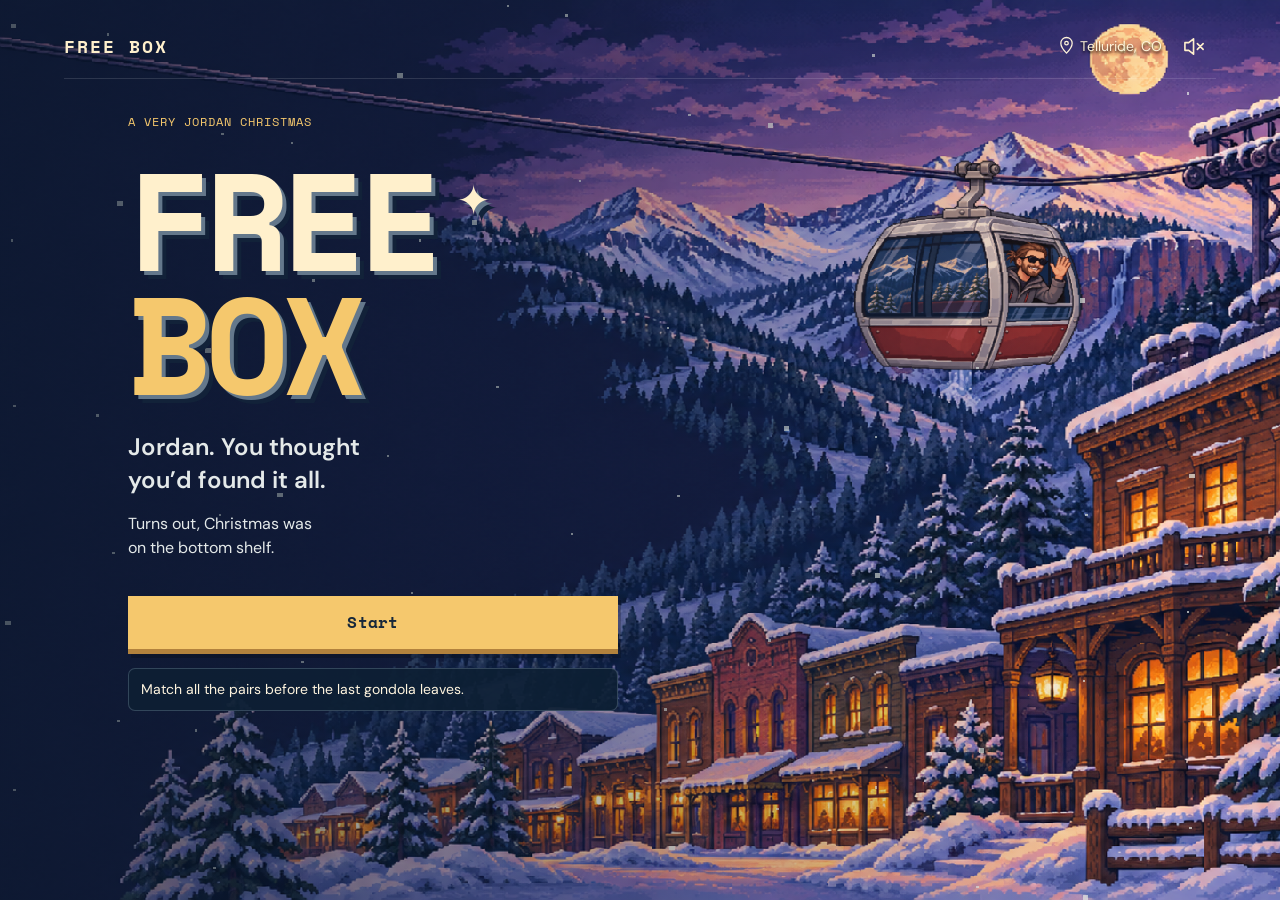
==== index.html @ 6cd20675 "Publish approved Free Box matching game and artwork" ====
<!doctype html>
<html lang="en"><head><meta charset="utf-8"><meta name="viewport" content="width=device-width,initial-scale=1"><meta name="theme-color" content="#101f34"><title>Free Box · A very Jordan Christmas</title><link rel="stylesheet" href="style.css"></head>
<body><main id="game"><canvas id="world" aria-hidden="true"></canvas><header><span class="wordmark">FREE BOX</span><span class="location"><svg viewBox="0 0 24 24" aria-hidden="true"><path d="M12 22s8-8.2 8-14A8 8 0 0 0 4 8c0 5.8 8 14 8 14Z"/><circle cx="12" cy="8" r="2.5"/></svg>Telluride, CO</span><button id="sound" class="sound-toggle" aria-label="Turn music on" aria-pressed="false"><svg viewBox="0 0 24 24" aria-hidden="true"><path d="M11 4 6 8H2v8h4l5 4Z"/><path class="sound-waves" d="M15 8q5 4 0 8m3-11q8 7 0 14"/><path class="sound-slash" d="m15 9 6 6m0-6-6 6"/></svg></button></header><section id="intro" class="panel"><div class="eyebrow">A VERY JORDAN CHRISTMAS</div><h1>FREE<br><span>BOX</span><i>✦</i></h1><p class="lead">Jordan. You thought<br>you’d found it all.</p><p>Turns out, Christmas was<br>on the bottom shelf.</p><button id="start" class="primary">Start</button><small>Match all the pairs before the last gondola leaves.</small></section><section id="hunt" hidden><div class="hunt-head"><div><div class="eyebrow">MATCH YOUR HAUL. CATCH YOUR RIDE.</div><h2>Good finds<br>come in pairs.</h2></div><div class="score"><div class="timer-controls"><span id="clock" role="timer" aria-label="Time remaining">1:30</span><button id="pause" class="icon-control" aria-label="Pause game">Ⅱ</button><button id="info" class="icon-control" aria-label="Instructions (pauses game)">ⓘ</button></div></div></div><div class="powers" aria-label="One-use power-ups"><button id="coffee" class="secondary"><svg class="pixel-icon" viewBox="0 0 24 24" aria-hidden="true"><path d="M3 8h14v11H5v-2H3Zm14 2h4v6h-4M6 3v3m5-4v4"/></svg><span>Coffee <small>+15s</small></span></button><button id="unplug" class="secondary"><svg class="pixel-icon" viewBox="0 0 24 24" aria-hidden="true"><path d="M4 3h16v13H4ZM1 19h22v2H1Z"/><path d="m10 6 4 3-4 4"/></svg><span>Unplug <small>10s</small></span></button></div><div id="shelves" aria-label="Matching cards"></div></section><section id="missed" class="panel" hidden><div class="eyebrow">WHOOPS. TOO MUCH GOOD STUFF.</div><h2>You dropped<br>the boxes!</h2><p>The gondola’s leaving and your haul is everywhere.<br>Take a breath. Let’s try that again.</p><canvas id="spill" aria-hidden="true"></canvas><div class="spill-space" aria-hidden="true"></div><button id="retry" class="primary">TRY AGAIN</button><button id="extend" class="secondary">Continue with 1 more minute</button></section><section id="ending" class="panel" hidden><h2>You made it.<br>Nice haul, Jordan.</h2><p>Here’s one thing you won’t find on the shelf.</p><div class="prize-scene"><div class="gift"><div class="gift-heading"><span>amazon</span><span class="gift-type">GIFT CARD</span></div><span class="gift-kicker">YOUR BEST FIND YET</span><strong>$25</strong></div><div class="freebox-crate" aria-hidden="true"><span>FREE BOX</span></div></div><p>Merry Christmas Brother!<br>Love, Alexa</p><div class="demo">PREVIEW REWARD<br>No gift card is connected. No email has been sent.</div><button id="replay" class="secondary">Play again</button></section><div id="game-dialog" class="modal" role="dialog" aria-modal="true" aria-labelledby="dialog-title" hidden><div class="modal-card"><h2 id="dialog-title">Game paused</h2><div id="instructions"><p>Flip two cards and match all six pairs before the last gondola leaves.</p><p><strong>Coffee</strong> adds 15 seconds. <strong>Unplug</strong> freezes the clock for 10 seconds. Each works once per round.</p><p>Mismatched cards turn back over. Tap another card to move on sooner.</p></div><button id="resume" class="primary">BACK TO THE HAUL</button></div></div><div id="toast" role="status" aria-live="polite"></div></main><script src="music.js"></script><script src="game.js"></script></body></html>
---- style.css ----
@import url('https://fonts.googleapis.com/css2?family=DM+Sans:wght@400;500;600;700&family=Space+Mono:wght@400;700&display=swap');
:root{color-scheme:dark;--cream:#fff0cc;--gold:#f5c86d;--night:#101f34}*{box-sizing:border-box}body{margin:0;background:var(--night);color:var(--cream);font:16px 'DM Sans',sans-serif}button{font:inherit;cursor:pointer;touch-action:manipulation}button:disabled{cursor:default}button:focus-visible{outline:3px solid #ffda80;outline-offset:4px}[hidden]{display:none!important}#game{position:relative;isolation:isolate;min-height:100svh;overflow:hidden;padding:16px 16px max(18px,env(safe-area-inset-bottom))}#world{position:absolute;inset:0;width:100%;height:100%;z-index:-2;image-rendering:pixelated;pointer-events:none}#game:after{content:'';position:absolute;inset:0;background:linear-gradient(90deg,#09162799,transparent 90%);z-index:-1;pointer-events:none}header{position:relative;z-index:2;display:flex;align-items:center;gap:10px;padding-bottom:10px;border-bottom:1px solid #ffffff20}.wordmark{font:700 18px 'Space Mono',monospace;letter-spacing:2px;margin-right:auto}.location{display:flex;align-items:center;gap:5px;font-size:14px;color:#fff3d9;text-shadow:0 2px 3px #000;white-space:nowrap}.location svg{width:17px;height:20px;fill:none;stroke:currentColor;stroke-width:1.8}.sound-toggle{display:grid;place-items:center;width:44px;height:44px;flex-shrink:0;background:none;border:0;color:var(--cream);border-radius:6px}.sound-toggle svg{width:23px;height:23px;fill:none;stroke:currentColor;stroke-width:1.7;stroke-linecap:round;stroke-linejoin:round}.sound-waves{display:none}.playing .sound-waves{display:block}.playing .sound-slash{display:none}.panel{max-width:490px;padding:28px 0 20px}.eyebrow{font:12px/1.5 'Space Mono',monospace;letter-spacing:1px;color:var(--gold)}h1{font:700 clamp(82px,19vw,138px)/.9 'Space Mono',monospace;letter-spacing:-7px;width:fit-content;margin:26px 0;text-shadow:4px 4px 0 #64788b,8px 8px 0 #122239;position:relative}h1 span{color:var(--gold)}h1 i{font:normal 42px 'DM Sans',sans-serif;position:absolute;right:-48px;top:16px}.lead{font-size:24px;font-weight:600;line-height:1.35;margin:24px 0 12px}p{line-height:1.5;color:#e4e9e9}.primary{min-height:52px;background:var(--gold);border:0;border-bottom:5px solid #b2823d;box-shadow:3px 4px 0 #0003;color:#17283a;padding:15px 18px;font:700 16px/1.4 'Space Mono',monospace;letter-spacing:.3px}.primary:hover{background:#ffe1a0}#intro .primary{width:100%;margin:20px 0 14px}#intro>small{display:block;width:100%;font-size:14px;line-height:1.4;color:#fff5df;background:#0d2034ed;padding:11px 12px;border:1px solid #8ca4b34d;border-radius:7px}.secondary{background:#1a354a;color:var(--cream);border:1px solid #8da8b3;padding:12px 16px;min-height:48px;font-size:16px}.secondary:hover{background:#2a4b60}h2{font-size:30px;line-height:1.1;letter-spacing:-1px;margin:0 0 12px}#hunt{max-width:800px;margin:10px auto 0;padding:14px 12px;background:#102236f5;border:1px solid #8ba3b04a;border-radius:15px;box-shadow:5px 5px 0 #08132233}.hunt-head{display:flex;justify-content:space-between;align-items:center;gap:8px;margin-bottom:14px}.hunt-head .eyebrow{display:none}#hunt h2{font-size:26px;margin:0}.timer-controls{display:flex;align-items:center;gap:8px}#clock{font:700 25px 'Space Mono',monospace;white-space:nowrap}#clock.urgent{color:#ff9c89}#clock.paused{color:#90e4d0}#clock.paused:after{content:'PAUSED';display:block;font:10px 'Space Mono',monospace;letter-spacing:1px}.icon-control{display:grid;place-items:center;min-width:38px;height:44px;padding:0;border:1px solid #7b99a477;border-radius:6px;background:#18384d;color:#ffedca;font-size:22px}#info{margin-left:5px}.powers{display:grid;grid-template-columns:1fr 1fr;gap:8px;margin-bottom:12px}.powers button{display:flex;align-items:center;justify-content:center;gap:7px;min-height:48px;padding:8px 5px;font-size:15px;white-space:nowrap;background:#e7c47d;color:#172a3b;border:2px solid #f4dca8;box-shadow:0 3px 0 #775b35}.powers button small{display:inline;font:inherit;color:inherit;margin-left:3px}.powers button:disabled{color:#b7c9cf;background:#2b4151;border-color:#57717e;box-shadow:none}.pixel-icon{width:28px;height:28px;fill:none;stroke:currentColor;stroke-width:2;shape-rendering:crispEdges;flex-shrink:0}#shelves{display:grid;grid-template-columns:repeat(3,minmax(0,1fr));gap:7px}.memory-card{position:relative;min-width:0;height:100px;border:2px solid #9cb4bc;background:#e7e3d3;color:#142d3e;box-shadow:2px 3px 0 #08182866;border-radius:6px;padding:5px}.card-back{position:absolute;inset:5px;background:repeating-linear-gradient(45deg,#1e3e55 0 9px,#24475e 9px 11px);display:flex;align-items:center;justify-content:center;border:1px solid #a7b8b080;color:#f2d59c;font:700 12px 'Space Mono',monospace;letter-spacing:1px;border-radius:2px}.card-face{height:100%;display:flex;flex-direction:column;align-items:center;justify-content:center;visibility:hidden;gap:4px}.card-face canvas{width:53px;height:53px;image-rendering:pixelated}.card-label{font-size:14px;font-weight:700;line-height:1.2;text-align:center}.revealed .card-back{display:none}.revealed .card-face{visibility:visible}.matched{background:#bbd6c3;border-color:#97c5ac}.matched:after{content:'✓';position:absolute;right:5px;top:3px;color:#23533b;font-weight:700}#hunt[inert] #shelves{visibility:hidden}.modal{position:fixed;inset:0;z-index:10;display:flex;align-items:center;justify-content:center;padding:20px;background:#051322db}.modal-card{background:#183449;border:1px solid #a1b4b8;border-radius:12px;padding:24px;max-width:410px;max-height:90svh;overflow:auto}.modal-card p{font-size:16px}.modal-card .primary{width:100%;margin-top:12px}#toast{position:fixed;z-index:6;left:0;right:0;bottom:0;width:100%;transform:translateY(100%);border-top:1px solid #c2aa7a;background:#10283af5;color:var(--cream);text-align:center;padding:10px 16px calc(10px + env(safe-area-inset-bottom));font-size:14px;line-height:1.35;transition:transform .15s}#toast.show{transform:translateY(0)}#missed{background:#11243aeb;padding:24px 18px;margin:16px auto;border-radius:15px}#missed h2{font-size:38px}#missed .primary,#missed .secondary{display:block;width:100%;margin-top:16px}#spill{position:fixed;inset:0;width:100vw;height:100vh;z-index:4;pointer-events:none;image-rendering:pixelated}.spill-space{height:100px}
/* A stationary gift card seated in an open box. No lid crosses the artwork. */
#ending{margin:120px auto 0;text-align:center;background:#11243a;border:1px solid #ffffff20;border-radius:15px;padding:24px 16px}#ending h2{font-size:34px;margin-bottom:6px}#ending>p{font-size:16px;line-height:1.5;margin:10px 0 16px}.prize-scene{position:relative;height:270px;width:100%;max-width:320px;margin:16px auto 20px;isolation:isolate}.gift{position:absolute;left:18px;right:18px;top:0;height:190px;z-index:2;border:1px solid #fce9c3;border-radius:12px;background:linear-gradient(125deg,#fff3d8,#f8dba0 60%,#e5b870);padding:18px 16px;text-align:left;color:#243044;overflow:hidden;box-shadow:0 6px 14px #0004;transform:rotate(-2deg)}.gift-heading{display:flex;justify-content:space-between;align-items:center;gap:8px}.gift-heading>span:first-child{font:700 25px 'DM Sans',sans-serif;letter-spacing:-1px}.gift-type{font:10px 'Space Mono',monospace;letter-spacing:1px;border:1px solid #926e3e;padding:4px;border-radius:4px;white-space:nowrap}.gift-kicker{display:block;font:10px 'Space Mono',monospace;letter-spacing:1px;margin-top:17px}.gift strong{display:block;font:700 64px/1.1 'DM Sans',sans-serif;letter-spacing:-2px;margin-top:4px}.gift:after{content:'';position:absolute;inset:-80% -100%;background:linear-gradient(110deg,transparent 42%,#fff8 49%,#fff2 53%,transparent 60%);transform:translateX(-50%);animation:cardshine 4s ease-in-out infinite;pointer-events:none}@keyframes cardshine{0%,25%{transform:translateX(-45%)}70%,100%{transform:translateX(45%)}}.freebox-crate{position:absolute;left:0;right:0;bottom:0;height:94px;z-index:3;background:repeating-linear-gradient(0deg,#805734 0 27px,#614127 27px 30px);border:5px solid #bd915e;box-shadow:3px 4px 0 #071521}.freebox-crate:before{content:'';position:absolute;top:-10px;left:-5px;right:-5px;height:8px;background:#3e2b20;border-top:3px solid #c89f6e}.freebox-crate span{display:block;background:#f3dfb6;color:#372c26;font:700 18px 'Space Mono',monospace;letter-spacing:2px;margin:23px 28px 0;padding:5px;text-align:center}.demo{font:12px/1.6 'Space Mono',monospace;color:#d5cbb7;margin:20px 0}
@media(min-width:700px){#game{padding:24px 5vw}.panel{padding-top:34px}#intro{margin-left:5vw}h1{font-size:138px}#hunt{padding:20px;margin-top:14px}#hunt h2{font-size:34px}#clock{font-size:30px}.timer-controls{gap:12px}#shelves{grid-template-columns:repeat(4,minmax(0,1fr));gap:12px}.memory-card{height:130px}.card-face canvas{width:76px;height:76px}#ending{margin-top:130px}}
@media(max-width:360px){#game{padding-left:10px;padding-right:10px}.wordmark{font-size:16px;letter-spacing:1px}.location{font-size:12px}header{gap:7px}#hunt{padding:12px 9px}#hunt h2{font-size:22px}.timer-controls{gap:5px}#clock{font-size:23px}.icon-control{min-width:34px;height:42px}#info{margin-left:3px}.memory-card{height:94px}.card-face canvas{width:48px;height:48px}.card-label{font-size:12px}.powers button{font-size:13px}.pixel-icon{width:26px;height:26px}.gift-heading>span:first-child{font-size:22px}.gift-type{font-size:9px}.gift-kicker{font-size:9px}#ending{padding-left:12px;padding-right:12px}}
@media(prefers-reduced-motion:reduce){*,*:before,*:after{animation:none!important;transition:none!important}.gift:after{transform:translateX(0);opacity:.25}}
#ending{margin-top:155px}@media(min-width:700px){#ending{margin-top:155px}}
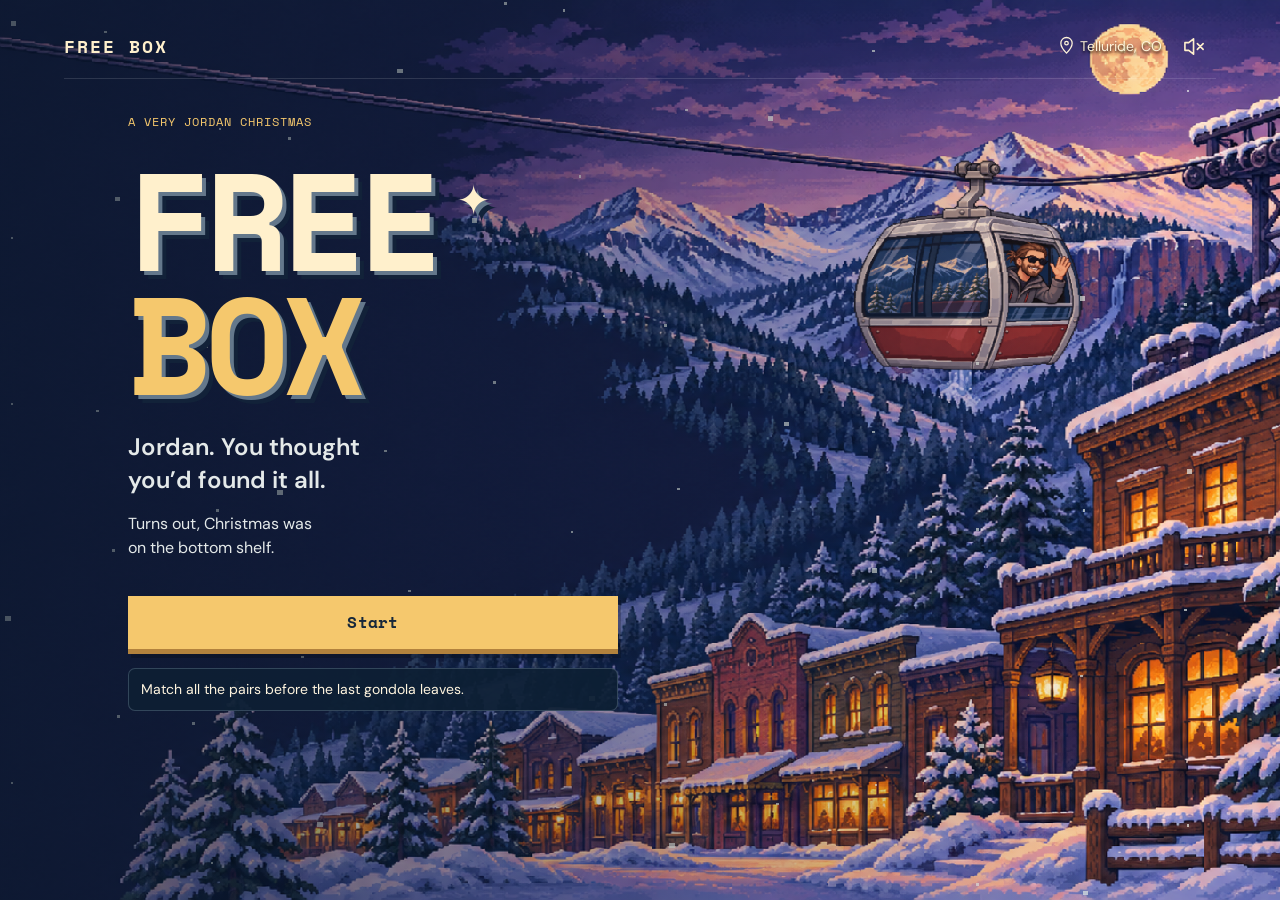
==== commit ff2c9392: "Add accessible test-email status and retry control" ====
--- a/index.html
+++ b/index.html
@@ -1,3 +1,3 @@
 <!doctype html>
 <html lang="en"><head><meta charset="utf-8"><meta name="viewport" content="width=device-width,initial-scale=1"><meta name="theme-color" content="#101f34"><title>Free Box · A very Jordan Christmas</title><link rel="stylesheet" href="style.css"></head>
-<body><main id="game"><canvas id="world" aria-hidden="true"></canvas><header><span class="wordmark">FREE BOX</span><span class="location"><svg viewBox="0 0 24 24" aria-hidden="true"><path d="M12 22s8-8.2 8-14A8 8 0 0 0 4 8c0 5.8 8 14 8 14Z"/><circle cx="12" cy="8" r="2.5"/></svg>Telluride, CO</span><button id="sound" class="sound-toggle" aria-label="Turn music on" aria-pressed="false"><svg viewBox="0 0 24 24" aria-hidden="true"><path d="M11 4 6 8H2v8h4l5 4Z"/><path class="sound-waves" d="M15 8q5 4 0 8m3-11q8 7 0 14"/><path class="sound-slash" d="m15 9 6 6m0-6-6 6"/></svg></button></header><section id="intro" class="panel"><div class="eyebrow">A VERY JORDAN CHRISTMAS</div><h1>FREE<br><span>BOX</span><i>✦</i></h1><p class="lead">Jordan. You thought<br>you’d found it all.</p><p>Turns out, Christmas was<br>on the bottom shelf.</p><button id="start" class="primary">Start</button><small>Match all the pairs before the last gondola leaves.</small></section><section id="hunt" hidden><div class="hunt-head"><div><div class="eyebrow">MATCH YOUR HAUL. CATCH YOUR RIDE.</div><h2>Good finds<br>come in pairs.</h2></div><div class="score"><div class="timer-controls"><span id="clock" role="timer" aria-label="Time remaining">1:30</span><button id="pause" class="icon-control" aria-label="Pause game">Ⅱ</button><button id="info" class="icon-control" aria-label="Instructions (pauses game)">ⓘ</button></div></div></div><div class="powers" aria-label="One-use power-ups"><button id="coffee" class="secondary"><svg class="pixel-icon" viewBox="0 0 24 24" aria-hidden="true"><path d="M3 8h14v11H5v-2H3Zm14 2h4v6h-4M6 3v3m5-4v4"/></svg><span>Coffee <small>+15s</small></span></button><button id="unplug" class="secondary"><svg class="pixel-icon" viewBox="0 0 24 24" aria-hidden="true"><path d="M4 3h16v13H4ZM1 19h22v2H1Z"/><path d="m10 6 4 3-4 4"/></svg><span>Unplug <small>10s</small></span></button></div><div id="shelves" aria-label="Matching cards"></div></section><section id="missed" class="panel" hidden><div class="eyebrow">WHOOPS. TOO MUCH GOOD STUFF.</div><h2>You dropped<br>the boxes!</h2><p>The gondola’s leaving and your haul is everywhere.<br>Take a breath. Let’s try that again.</p><canvas id="spill" aria-hidden="true"></canvas><div class="spill-space" aria-hidden="true"></div><button id="retry" class="primary">TRY AGAIN</button><button id="extend" class="secondary">Continue with 1 more minute</button></section><section id="ending" class="panel" hidden><h2>You made it.<br>Nice haul, Jordan.</h2><p>Here’s one thing you won’t find on the shelf.</p><div class="prize-scene"><div class="gift"><div class="gift-heading"><span>amazon</span><span class="gift-type">GIFT CARD</span></div><span class="gift-kicker">YOUR BEST FIND YET</span><strong>$25</strong></div><div class="freebox-crate" aria-hidden="true"><span>FREE BOX</span></div></div><p>Merry Christmas Brother!<br>Love, Alexa</p><div class="demo">PREVIEW REWARD<br>No gift card is connected. No email has been sent.</div><button id="replay" class="secondary">Play again</button></section><div id="game-dialog" class="modal" role="dialog" aria-modal="true" aria-labelledby="dialog-title" hidden><div class="modal-card"><h2 id="dialog-title">Game paused</h2><div id="instructions"><p>Flip two cards and match all six pairs before the last gondola leaves.</p><p><strong>Coffee</strong> adds 15 seconds. <strong>Unplug</strong> freezes the clock for 10 seconds. Each works once per round.</p><p>Mismatched cards turn back over. Tap another card to move on sooner.</p></div><button id="resume" class="primary">BACK TO THE HAUL</button></div></div><div id="toast" role="status" aria-live="polite"></div></main><script src="music.js"></script><script src="game.js"></script></body></html>
+<body><main id="game"><canvas id="world" aria-hidden="true"></canvas><header><span class="wordmark">FREE BOX</span><span class="location"><svg viewBox="0 0 24 24" aria-hidden="true"><path d="M12 22s8-8.2 8-14A8 8 0 0 0 4 8c0 5.8 8 14 8 14Z"/><circle cx="12" cy="8" r="2.5"/></svg>Telluride, CO</span><button id="sound" class="sound-toggle" aria-label="Turn music on" aria-pressed="false"><svg viewBox="0 0 24 24" aria-hidden="true"><path d="M11 4 6 8H2v8h4l5 4Z"/><path class="sound-waves" d="M15 8q5 4 0 8m3-11q8 7 0 14"/><path class="sound-slash" d="m15 9 6 6m0-6-6 6"/></svg></button></header><section id="intro" class="panel"><div class="eyebrow">A VERY JORDAN CHRISTMAS</div><h1>FREE<br><span>BOX</span><i>✦</i></h1><p class="lead">Jordan. You thought<br>you’d found it all.</p><p>Turns out, Christmas was<br>on the bottom shelf.</p><button id="start" class="primary">Start</button><small>Match all the pairs before the last gondola leaves.</small></section><section id="hunt" hidden><div class="hunt-head"><div><div class="eyebrow">MATCH YOUR HAUL. CATCH YOUR RIDE.</div><h2>Good finds<br>come in pairs.</h2></div><div class="score"><div class="timer-controls"><span id="clock" role="timer" aria-label="Time remaining">1:30</span><button id="pause" class="icon-control" aria-label="Pause game">Ⅱ</button><button id="info" class="icon-control" aria-label="Instructions (pauses game)">ⓘ</button></div></div></div><div class="powers" aria-label="One-use power-ups"><button id="coffee" class="secondary"><svg class="pixel-icon" viewBox="0 0 24 24" aria-hidden="true"><path d="M3 8h14v11H5v-2H3Zm14 2h4v6h-4M6 3v3m5-4v4"/></svg><span>Coffee <small>+15s</small></span></button><button id="unplug" class="secondary"><svg class="pixel-icon" viewBox="0 0 24 24" aria-hidden="true"><path d="M4 3h16v13H4ZM1 19h22v2H1Z"/><path d="m10 6 4 3-4 4"/></svg><span>Unplug <small>10s</small></span></button></div><div id="shelves" aria-label="Matching cards"></div></section><section id="missed" class="panel" hidden><div class="eyebrow">WHOOPS. TOO MUCH GOOD STUFF.</div><h2>You dropped<br>the boxes!</h2><p>The gondola’s leaving and your haul is everywhere.<br>Take a breath. Let’s try that again.</p><canvas id="spill" aria-hidden="true"></canvas><div class="spill-space" aria-hidden="true"></div><button id="retry" class="primary">TRY AGAIN</button><button id="extend" class="secondary">Continue with 1 more minute</button></section><section id="ending" class="panel" hidden><h2>You made it.<br>Nice haul, Jordan.</h2><p>Here’s one thing you won’t find on the shelf.</p><div class="prize-scene"><div class="gift"><div class="gift-heading"><span>amazon</span><span class="gift-type">GIFT CARD</span></div><span class="gift-kicker">YOUR BEST FIND YET</span><strong>$25</strong></div><div class="freebox-crate" aria-hidden="true"><span>FREE BOX</span></div></div><p>Merry Christmas Brother!<br>Love, Alexa</p><div class="demo" id="reward-status" role="status" aria-live="polite">PREVIEW REWARD<br>No gift card is connected. No email has been sent.</div><button id="reward-retry" class="secondary" hidden>Retry test email</button><button id="replay" class="secondary">Play again</button></section><div id="game-dialog" class="modal" role="dialog" aria-modal="true" aria-labelledby="dialog-title" hidden><div class="modal-card"><h2 id="dialog-title">Game paused</h2><div id="instructions"><p>Flip two cards and match all six pairs before the last gondola leaves.</p><p><strong>Coffee</strong> adds 15 seconds. <strong>Unplug</strong> freezes the clock for 10 seconds. Each works once per round.</p><p>Mismatched cards turn back over. Tap another card to move on sooner.</p></div><button id="resume" class="primary">BACK TO THE HAUL</button></div></div><div id="toast" role="status" aria-live="polite"></div></main><script src="music.js"></script><script src="reward.js"></script><script src="game.js"></script></body></html>
